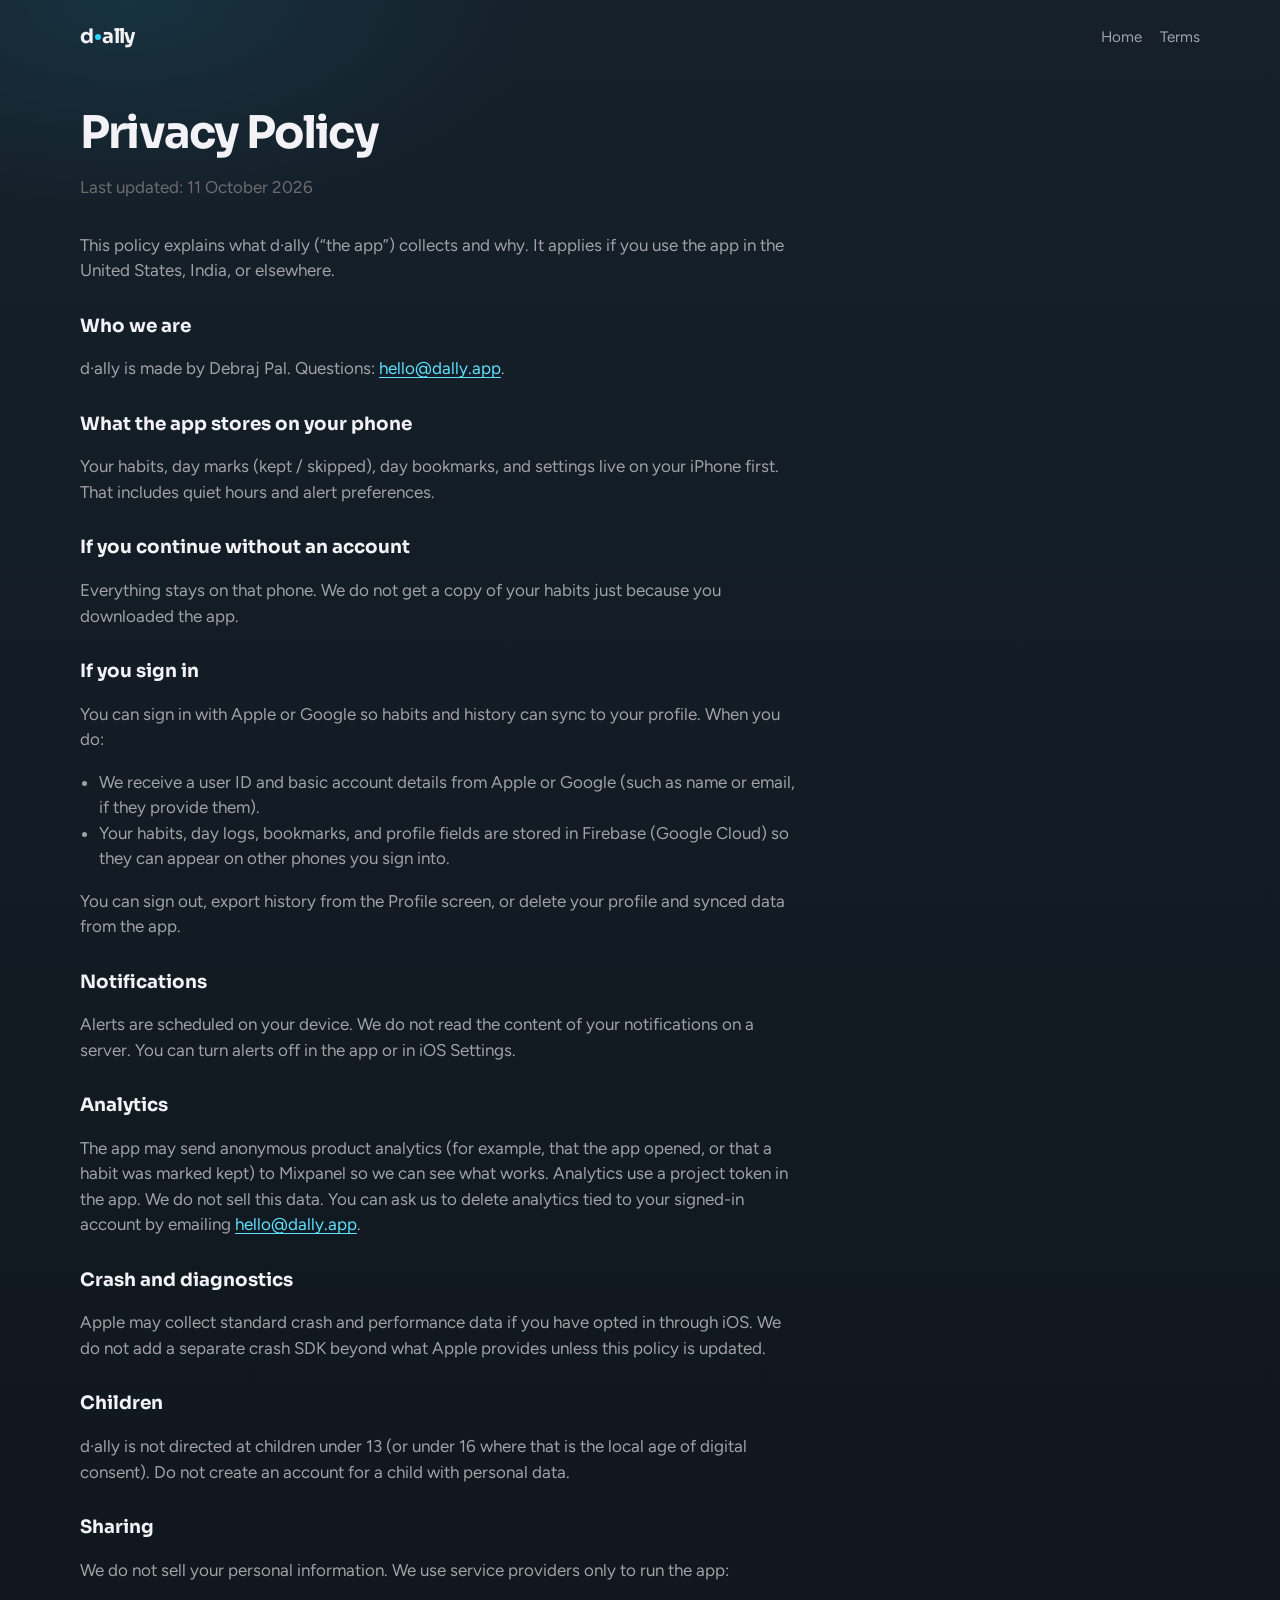
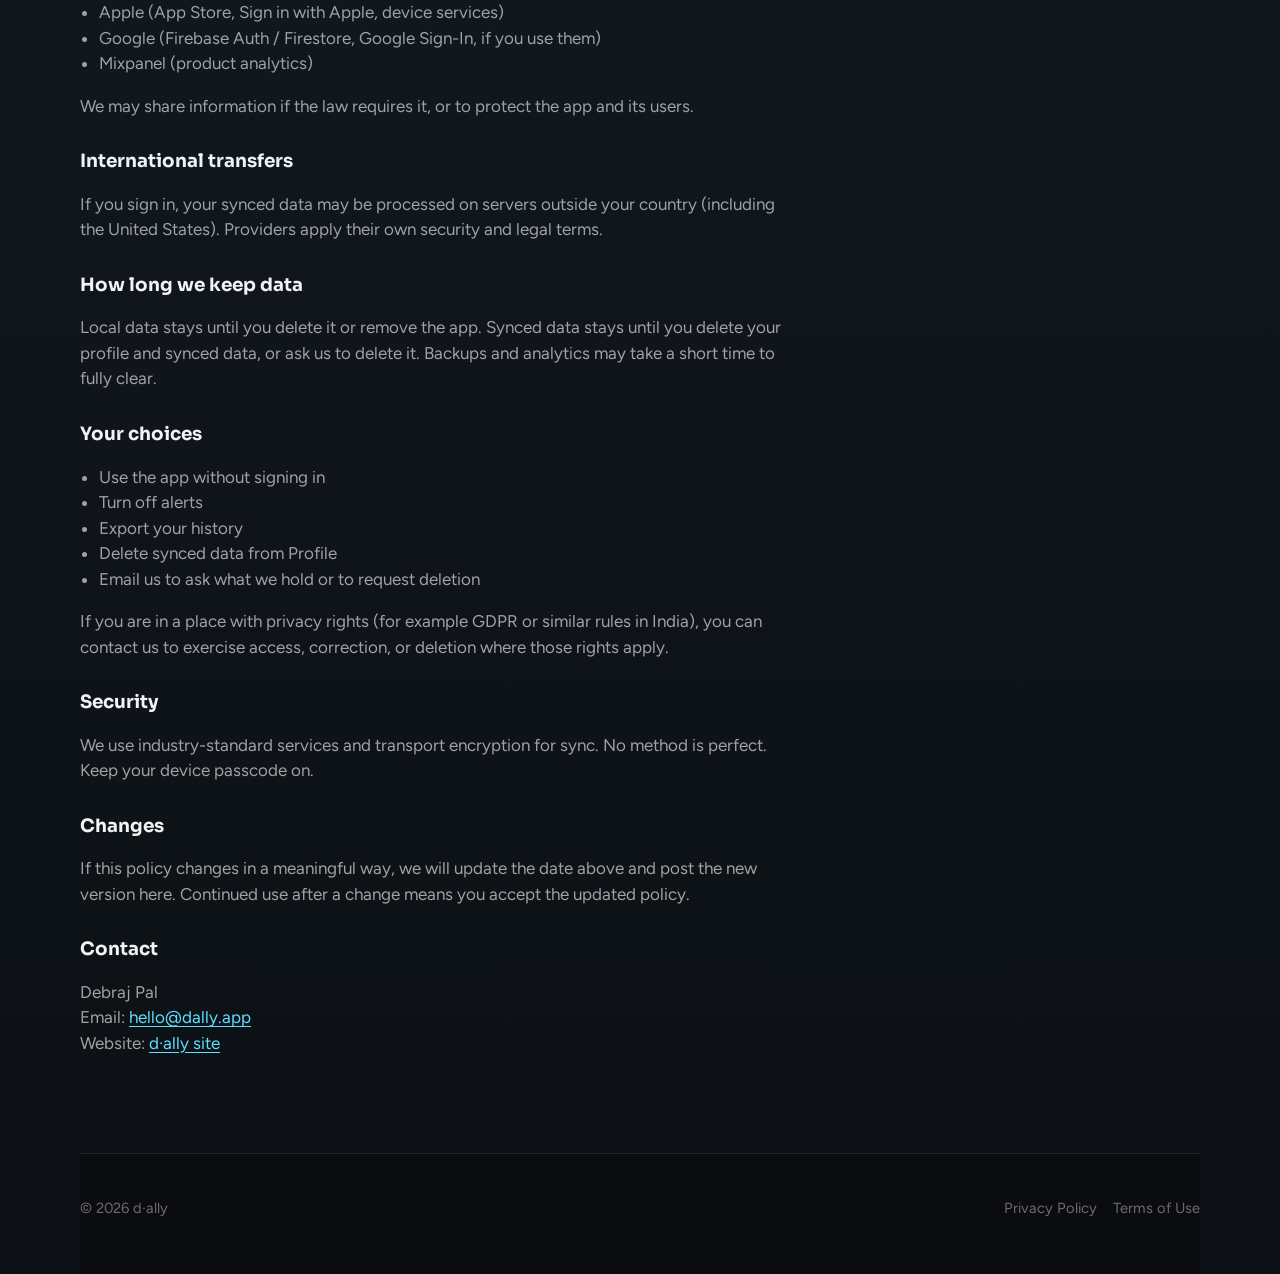
==== website/privacy.html @ 0668331e "Keep Mixpanel tokens out of git, and ship analytics, follow-ups, and the site. Project tokens now co" ====
<!DOCTYPE html>
<html lang="en">
  <head>
    <meta charset="utf-8" />
    <meta name="viewport" content="width=device-width, initial-scale=1" />
    <title>Privacy Policy — d·ally</title>
    <meta name="description" content="Privacy Policy for the d·ally iPhone app." />
    <meta name="theme-color" content="#0c0c0e" />
    <link rel="icon" href="assets/favicon.svg" type="image/svg+xml" />
    <link rel="preconnect" href="https://fonts.googleapis.com" />
    <link rel="preconnect" href="https://fonts.gstatic.com" crossorigin />
    <link
      href="https://fonts.googleapis.com/css2?family=Figtree:wght@400;500;600&family=Sora:wght@600;700&display=swap"
      rel="stylesheet"
    />
    <link rel="stylesheet" href="css/site.css" />
  </head>
  <body>
    <div class="legal-page">
      <div class="wrap">
        <header class="nav">
          <a class="wordmark" href="index.html">d<span class="brand-dot" aria-hidden="true"></span>ally</a>
          <nav class="nav-links" aria-label="Site">
            <a href="index.html">Home</a>
            <a href="terms.html">Terms</a>
          </nav>
        </header>

        <article class="legal">
          <h1>Privacy Policy</h1>
          <p class="updated">Last updated: 11 October 2026</p>

          <p>
            This policy explains what d·ally (“the app”) collects and why. It applies if you use the
            app in the United States, India, or elsewhere.
          </p>

          <h2>Who we are</h2>
          <p>
            d·ally is made by Debraj Pal. Questions:
            <a href="mailto:hello@dally.app">hello@dally.app</a>.
          </p>

          <h2>What the app stores on your phone</h2>
          <p>
            Your habits, day marks (kept / skipped), day bookmarks, and settings live on your
            iPhone first. That includes quiet hours and alert preferences.
          </p>

          <h2>If you continue without an account</h2>
          <p>
            Everything stays on that phone. We do not get a copy of your habits just because you
            downloaded the app.
          </p>

          <h2>If you sign in</h2>
          <p>
            You can sign in with Apple or Google so habits and history can sync to your profile.
            When you do:
          </p>
          <ul>
            <li>
              We receive a user ID and basic account details from Apple or Google (such as name or
              email, if they provide them).
            </li>
            <li>
              Your habits, day logs, bookmarks, and profile fields are stored in Firebase
              (Google Cloud) so they can appear on other phones you sign into.
            </li>
          </ul>
          <p>
            You can sign out, export history from the Profile screen, or delete your profile and
            synced data from the app.
          </p>

          <h2>Notifications</h2>
          <p>
            Alerts are scheduled on your device. We do not read the content of your notifications
            on a server. You can turn alerts off in the app or in iOS Settings.
          </p>

          <h2>Analytics</h2>
          <p>
            The app may send anonymous product analytics (for example, that the app opened, or that
            a habit was marked kept) to Mixpanel so we can see what works. Analytics use a project
            token in the app. We do not sell this data. You can ask us to delete analytics tied to
            your signed-in account by emailing
            <a href="mailto:hello@dally.app">hello@dally.app</a>.
          </p>

          <h2>Crash and diagnostics</h2>
          <p>
            Apple may collect standard crash and performance data if you have opted in through
            iOS. We do not add a separate crash SDK beyond what Apple provides unless this policy
            is updated.
          </p>

          <h2>Children</h2>
          <p>
            d·ally is not directed at children under 13 (or under 16 where that is the local age of
            digital consent). Do not create an account for a child with personal data.
          </p>

          <h2>Sharing</h2>
          <p>We do not sell your personal information. We use service providers only to run the app:</p>
          <ul>
            <li>Apple (App Store, Sign in with Apple, device services)</li>
            <li>Google (Firebase Auth / Firestore, Google Sign-In, if you use them)</li>
            <li>Mixpanel (product analytics)</li>
          </ul>
          <p>
            We may share information if the law requires it, or to protect the app and its users.
          </p>

          <h2>International transfers</h2>
          <p>
            If you sign in, your synced data may be processed on servers outside your country
            (including the United States). Providers apply their own security and legal terms.
          </p>

          <h2>How long we keep data</h2>
          <p>
            Local data stays until you delete it or remove the app. Synced data stays until you
            delete your profile and synced data, or ask us to delete it. Backups and analytics may
            take a short time to fully clear.
          </p>

          <h2>Your choices</h2>
          <ul>
            <li>Use the app without signing in</li>
            <li>Turn off alerts</li>
            <li>Export your history</li>
            <li>Delete synced data from Profile</li>
            <li>Email us to ask what we hold or to request deletion</li>
          </ul>
          <p>
            If you are in a place with privacy rights (for example GDPR or similar rules in India),
            you can contact us to exercise access, correction, or deletion where those rights apply.
          </p>

          <h2>Security</h2>
          <p>
            We use industry-standard services and transport encryption for sync. No method is
            perfect. Keep your device passcode on.
          </p>

          <h2>Changes</h2>
          <p>
            If this policy changes in a meaningful way, we will update the date above and post the
            new version here. Continued use after a change means you accept the updated policy.
          </p>

          <h2>Contact</h2>
          <p>
            Debraj Pal<br />
            Email: <a href="mailto:hello@dally.app">hello@dally.app</a><br />
            Website: <a href="index.html">d·ally site</a>
          </p>
        </article>

        <footer class="footer">
          <div class="footer-row">
            <p>© 2026 d·ally</p>
            <nav aria-label="Legal">
              <a href="privacy.html">Privacy Policy</a>
              <a href="terms.html">Terms of Use</a>
            </nav>
          </div>
        </footer>
      </div>
    </div>
  </body>
</html>
---- website/css/site.css ----
:root {
  --bg-0: #0c0c0e;
  --ink: #f2f2f7;
  --muted: #a1a1a6;
  --dim: #6c6c70;
  --aqua: #2cd4ff;
  --aqua-ink: #5ee1ff;
  --line: rgba(255, 255, 255, 0.1);
  --ember: #ff3b30;
  --orange: #ff9500;
  --gold: #ffcc00;
  --green: #34c759;
  --pink: #ff2d55;
  --font-display: "Sora", system-ui, sans-serif;
  --font-body: "Figtree", system-ui, sans-serif;
  --max: 1120px;
  --radius: 22px;
}

*,
*::before,
*::after {
  box-sizing: border-box;
}

html {
  scroll-behavior: smooth;
}

body {
  margin: 0;
  color: var(--ink);
  font-family: var(--font-body);
  font-size: 17px;
  line-height: 1.5;
  background: var(--bg-0);
  -webkit-font-smoothing: antialiased;
}

img {
  max-width: 100%;
  display: block;
}

a {
  color: inherit;
  text-decoration: none;
}

.visually-hidden {
  position: absolute;
  width: 1px;
  height: 1px;
  padding: 0;
  margin: -1px;
  overflow: hidden;
  clip: rect(0, 0, 0, 0);
  white-space: nowrap;
  border: 0;
}

.skip {
  position: absolute;
  left: -999px;
}

.skip:focus {
  left: 12px;
  top: 12px;
  z-index: 100;
  background: var(--aqua);
  color: #1c1c1e;
  padding: 8px 12px;
  border-radius: 999px;
}

.page {
  min-height: 100%;
  background: #0c1014;
}

.wrap {
  width: min(100% - 40px, var(--max));
  margin-inline: auto;
}

/* —— Hero: app canvas + real Day screenshot —— */
.hero-shell {
  position: relative;
  min-height: 100svh;
  display: flex;
  flex-direction: column;
  overflow: clip;
  background: #0c1014;
}

.hero-bg {
  position: absolute;
  inset: 0;
  background:
    radial-gradient(720px 420px at 78% 35%, rgba(44, 212, 255, 0.14), transparent 58%),
    radial-gradient(520px 360px at 12% 70%, rgba(46, 230, 166, 0.07), transparent 55%),
    linear-gradient(180deg, #15202a 0%, #12161c 42%, #0c1014 100%);
  pointer-events: none;
}

.hero-grid {
  position: relative;
  z-index: 1;
  flex: 1;
  display: grid;
  grid-template-columns: 1fr minmax(240px, 320px);
  grid-template-rows: auto 1fr;
  column-gap: 48px;
  align-items: center;
  padding-bottom: 48px;
}

.nav {
  grid-column: 1 / -1;
  display: flex;
  align-items: center;
  justify-content: space-between;
  padding: 22px 0 0;
}

.wordmark {
  font-family: var(--font-display);
  font-weight: 700;
  font-size: 1.25rem;
  letter-spacing: -0.03em;
  display: inline-flex;
  align-items: center;
}

.wordmark .brand-dot {
  width: 0.28em;
  height: 0.28em;
  margin: 0 0.08em;
}

.nav-links {
  display: flex;
  gap: 18px;
  color: var(--muted);
  font-size: 0.95rem;
}

.nav-links a:hover {
  color: var(--aqua-ink);
}

.hero-copy {
  max-width: 34rem;
  padding: 28px 0 24px;
}

.phone {
  margin: 18px 0 0;
  width: min(100%, 320px);
  justify-self: end;
  border-radius: 36px;
  overflow: hidden;
  background: #000;
  box-shadow:
    0 0 0 1px rgba(255, 255, 255, 0.1),
    0 28px 70px rgba(0, 0, 0, 0.55),
    0 0 48px rgba(44, 212, 255, 0.12);
}

.phone img {
  width: 100%;
  height: auto;
  display: block;
}

.phone-inline {
  justify-self: end;
  margin: 0;
}

.brand-hero {
  font-family: var(--font-display);
  font-weight: 700;
  font-size: clamp(3.8rem, 9vw, 5.8rem);
  line-height: 0.92;
  letter-spacing: -0.055em;
  margin: 0 0 20px;
}

.brand-dot {
  display: inline-block;
  width: 0.22em;
  height: 0.22em;
  margin: 0 0.06em 0.12em;
  border-radius: 999px;
  background: var(--aqua);
  vertical-align: middle;
}

.tagline {
  font-family: var(--font-display);
  font-weight: 600;
  font-size: clamp(1.35rem, 2.5vw, 1.75rem);
  color: var(--aqua);
  margin: 0 0 10px;
}

.lede {
  color: var(--muted);
  font-size: 1.15rem;
  margin: 0 0 28px;
}

.cta-row {
  display: flex;
  flex-wrap: wrap;
  gap: 12px;
  align-items: center;
}

.btn {
  display: inline-flex;
  align-items: center;
  justify-content: center;
  gap: 10px;
  min-height: 52px;
  padding: 0 22px;
  border-radius: 999px;
  border: 1px solid transparent;
  font-family: var(--font-display);
  font-weight: 600;
  font-size: 1rem;
  transition: transform 0.2s ease, background 0.2s ease, border-color 0.2s ease;
}

.btn:hover {
  transform: translateY(-1px);
}

.btn-primary {
  background: var(--aqua);
  color: #1c1c1e;
}

.btn-primary:hover {
  background: var(--aqua-ink);
}

.btn-ghost {
  background: rgba(255, 255, 255, 0.06);
  border-color: var(--line);
  backdrop-filter: blur(8px);
}

.btn-ghost:hover {
  border-color: rgba(44, 212, 255, 0.45);
}

.store-note {
  margin: 14px 0 0;
  color: var(--dim);
  font-size: 0.88rem;
}

.apple-mark {
  width: 18px;
  height: 18px;
}

.color-rail {
  display: flex;
  gap: 7px;
  margin-top: 28px;
}

.color-rail span {
  width: 10px;
  height: 10px;
  border-radius: 999px;
}

/* Sections */
.section {
  padding: 80px 0;
  background: linear-gradient(180deg, #12161c 0%, #0c1014 100%);
  border-top: 1px solid var(--line);
}

.section h2 {
  font-family: var(--font-display);
  font-size: clamp(1.7rem, 3vw, 2.25rem);
  letter-spacing: -0.03em;
  margin: 0 0 10px;
  max-width: 18ch;
}

.section .sub {
  color: var(--muted);
  margin: 0 0 28px;
  max-width: 42ch;
}

.points {
  display: grid;
  gap: 16px;
  max-width: 40rem;
  padding: 0;
  margin: 0;
  list-style: none;
}

.points li {
  display: grid;
  grid-template-columns: 14px 1fr;
  gap: 14px;
  align-items: start;
}

.points .swatch {
  width: 10px;
  height: 10px;
  border-radius: 999px;
  margin-top: 7px;
}

.split {
  display: grid;
  grid-template-columns: minmax(0, 1fr) minmax(220px, 300px);
  gap: 36px;
  align-items: center;
}

.legal-cta {
  display: flex;
  flex-wrap: wrap;
  gap: 12px;
}

.footer {
  border-top: 1px solid var(--line);
  padding: 28px 0 40px;
  color: var(--dim);
  font-size: 0.92rem;
  background: #0a0c10;
}

.footer-row {
  display: flex;
  flex-wrap: wrap;
  gap: 16px 24px;
  justify-content: space-between;
  align-items: center;
}

.footer a:hover {
  color: var(--aqua-ink);
}

.footer nav {
  display: flex;
  gap: 16px;
}

/* Legal */
.legal-page {
  background:
    radial-gradient(700px 360px at 10% 0%, rgba(44, 212, 255, 0.1), transparent 60%),
    linear-gradient(180deg, #15202a, #0c1014);
  min-height: 100svh;
}

.legal {
  padding: 48px 0 80px;
  max-width: 720px;
}

.legal h1 {
  font-family: var(--font-display);
  font-size: clamp(2rem, 4vw, 2.8rem);
  letter-spacing: -0.04em;
  margin: 0 0 8px;
}

.legal .updated {
  color: var(--dim);
  margin: 0 0 32px;
}

.legal h2 {
  font-family: var(--font-display);
  font-size: 1.15rem;
  margin: 28px 0 8px;
}

.legal p,
.legal li {
  color: var(--muted);
}

.legal ul {
  padding-left: 1.2rem;
}

.legal a {
  color: var(--aqua-ink);
  text-decoration: underline;
  text-underline-offset: 3px;
}

@media (prefers-reduced-motion: no-preference) {
  .hero-copy {
    animation: rise 0.75s ease both;
  }

  .color-rail span {
    animation: bob 3.8s ease-in-out infinite;
  }

  .color-rail span:nth-child(2) {
    animation-delay: 0.2s;
  }
  .color-rail span:nth-child(3) {
    animation-delay: 0.4s;
  }
  .color-rail span:nth-child(4) {
    animation-delay: 0.6s;
  }
  .color-rail span:nth-child(5) {
    animation-delay: 0.8s;
  }
  .color-rail span:nth-child(6) {
    animation-delay: 1s;
  }
}

@keyframes rise {
  from {
    opacity: 0;
    transform: translateY(12px);
  }
  to {
    opacity: 1;
    transform: translateY(0);
  }
}

@keyframes bob {
  0%,
  100% {
    transform: translateY(0);
  }
  50% {
    transform: translateY(-4px);
  }
}

@media (max-width: 860px) {
  .hero-grid {
    grid-template-columns: 1fr;
    grid-template-rows: auto auto auto;
    row-gap: 8px;
    padding-bottom: 36px;
  }

  .hero-copy {
    order: 1;
    padding-top: 20px;
    max-width: none;
  }

  .phone {
    order: 2;
    justify-self: center;
    width: min(100%, 280px);
    margin-top: 8px;
  }

  .brand-hero {
    font-size: clamp(3.2rem, 13vw, 4.4rem);
  }

  .split {
    grid-template-columns: 1fr;
  }

  .phone-inline {
    justify-self: center;
    width: min(100%, 300px);
  }
}

@media (max-width: 520px) {
  .wrap {
    width: min(100% - 28px, var(--max));
  }

  .cta-row {
    flex-direction: column;
    align-items: stretch;
  }

  .btn {
    width: 100%;
  }

  .nav-links {
    gap: 12px;
    font-size: 0.86rem;
  }
}
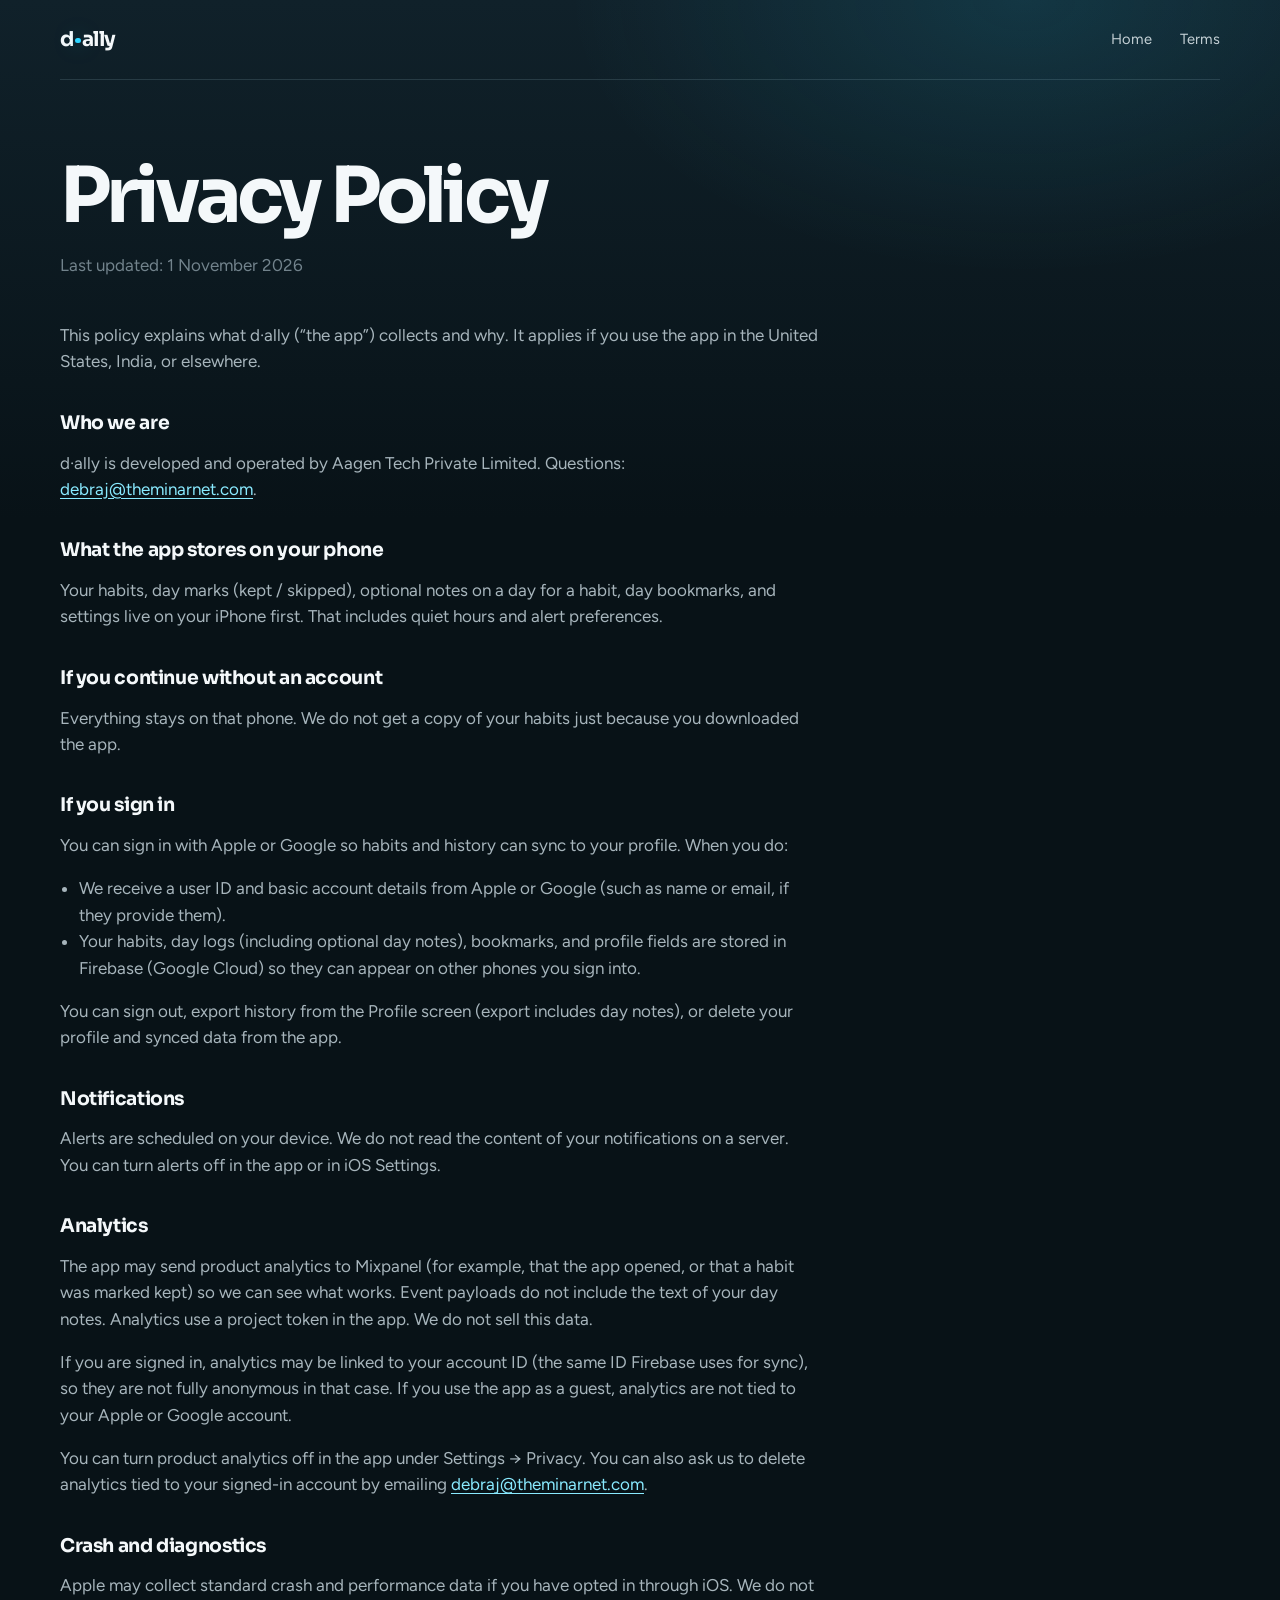
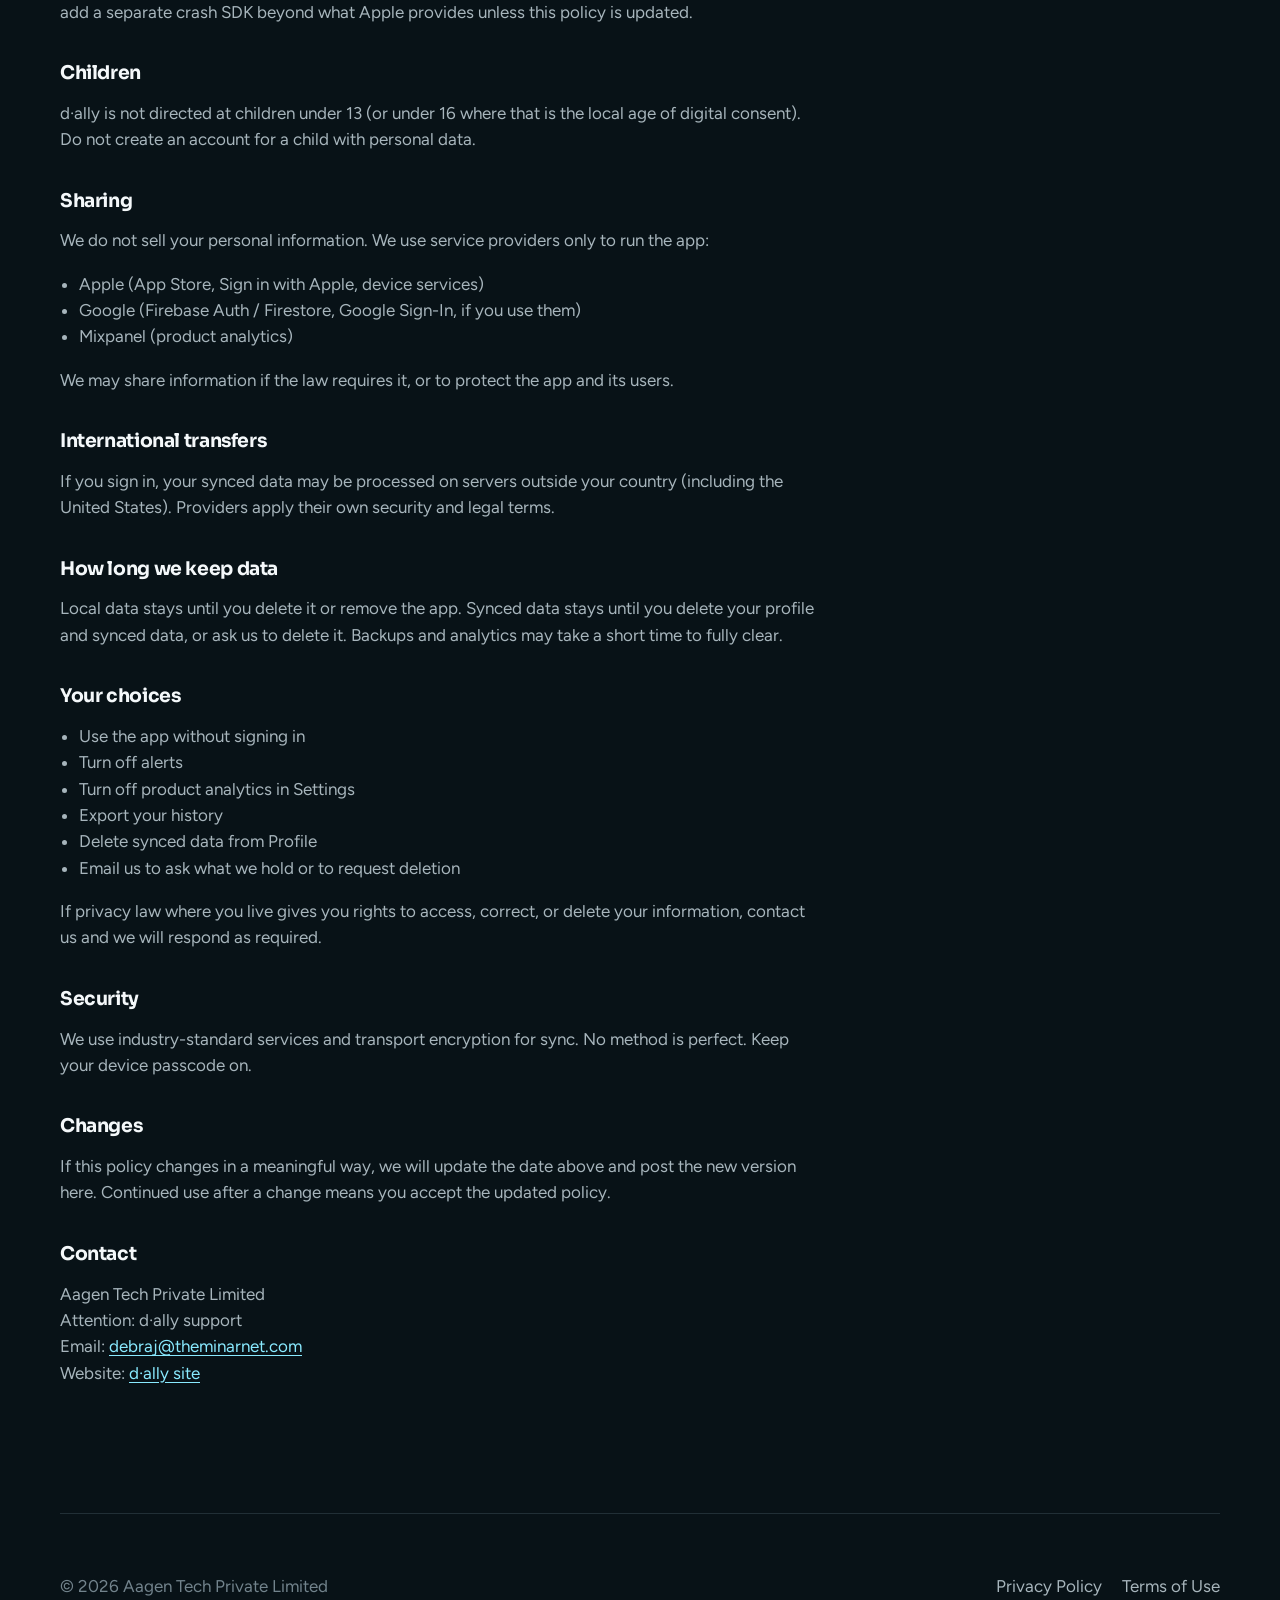
==== commit 22ee701d: "Ship Day coach, privacy hardening, and the public site for App Store readiness. Add the Option B Day" ====
--- a/website/privacy.html
+++ b/website/privacy.html
@@ -3,17 +3,18 @@
   <head>
     <meta charset="utf-8" />
     <meta name="viewport" content="width=device-width, initial-scale=1" />
-    <title>Privacy Policy — d·ally</title>
+    <title>Privacy Policy - d·ally</title>
     <meta name="description" content="Privacy Policy for the d·ally iPhone app." />
     <meta name="theme-color" content="#0c0c0e" />
-    <link rel="icon" href="assets/favicon.svg" type="image/svg+xml" />
+    <link rel="icon" href="assets/favicon.png?v=4" type="image/png" />
+    <link rel="apple-touch-icon" href="assets/apple-touch-icon.png?v=4" />
     <link rel="preconnect" href="https://fonts.googleapis.com" />
     <link rel="preconnect" href="https://fonts.gstatic.com" crossorigin />
     <link
       href="https://fonts.googleapis.com/css2?family=Figtree:wght@400;500;600&family=Sora:wght@600;700&display=swap"
       rel="stylesheet"
     />
-    <link rel="stylesheet" href="css/site.css" />
+    <link rel="stylesheet" href="css/site.css?v=2" />
   </head>
   <body>
     <div class="legal-page">
@@ -28,7 +29,7 @@
 
         <article class="legal">
           <h1>Privacy Policy</h1>
-          <p class="updated">Last updated: 11 October 2026</p>
+          <p class="updated">Last updated: 1 November 2026</p>
 
           <p>
             This policy explains what d·ally (“the app”) collects and why. It applies if you use the
@@ -37,14 +38,15 @@
 
           <h2>Who we are</h2>
           <p>
-            d·ally is made by Debraj Pal. Questions:
-            <a href="mailto:hello@dally.app">hello@dally.app</a>.
+            d·ally is developed and operated by Aagen Tech Private Limited. Questions:
+            <a href="mailto:debraj@theminarnet.com">debraj@theminarnet.com</a>.
           </p>
 
           <h2>What the app stores on your phone</h2>
           <p>
-            Your habits, day marks (kept / skipped), day bookmarks, and settings live on your
-            iPhone first. That includes quiet hours and alert preferences.
+            Your habits, day marks (kept / skipped), optional notes on a day for a habit, day
+            bookmarks, and settings live on your iPhone first. That includes quiet hours and alert
+            preferences.
           </p>
 
           <h2>If you continue without an account</h2>
@@ -64,13 +66,13 @@
               email, if they provide them).
             </li>
             <li>
-              Your habits, day logs, bookmarks, and profile fields are stored in Firebase
-              (Google Cloud) so they can appear on other phones you sign into.
+              Your habits, day logs (including optional day notes), bookmarks, and profile fields
+              are stored in Firebase (Google Cloud) so they can appear on other phones you sign into.
             </li>
           </ul>
           <p>
-            You can sign out, export history from the Profile screen, or delete your profile and
-            synced data from the app.
+            You can sign out, export history from the Profile screen (export includes day notes), or
+            delete your profile and synced data from the app.
           </p>
 
           <h2>Notifications</h2>
@@ -81,11 +83,20 @@
 
           <h2>Analytics</h2>
           <p>
-            The app may send anonymous product analytics (for example, that the app opened, or that
-            a habit was marked kept) to Mixpanel so we can see what works. Analytics use a project
-            token in the app. We do not sell this data. You can ask us to delete analytics tied to
-            your signed-in account by emailing
-            <a href="mailto:hello@dally.app">hello@dally.app</a>.
+            The app may send product analytics to Mixpanel (for example, that the app opened, or
+            that a habit was marked kept) so we can see what works. Event payloads do not include
+            the text of your day notes. Analytics use a project token in the app. We do not sell
+            this data.
+          </p>
+          <p>
+            If you are signed in, analytics may be linked to your account ID (the same ID Firebase
+            uses for sync), so they are not fully anonymous in that case. If you use the app as a
+            guest, analytics are not tied to your Apple or Google account.
+          </p>
+          <p>
+            You can turn product analytics off in the app under Settings → Privacy. You can also ask
+            us to delete analytics tied to your signed-in account by emailing
+            <a href="mailto:debraj@theminarnet.com">debraj@theminarnet.com</a>.
           </p>
 
           <h2>Crash and diagnostics</h2>
@@ -129,13 +140,14 @@
           <ul>
             <li>Use the app without signing in</li>
             <li>Turn off alerts</li>
+            <li>Turn off product analytics in Settings</li>
             <li>Export your history</li>
             <li>Delete synced data from Profile</li>
             <li>Email us to ask what we hold or to request deletion</li>
           </ul>
           <p>
-            If you are in a place with privacy rights (for example GDPR or similar rules in India),
-            you can contact us to exercise access, correction, or deletion where those rights apply.
+            If privacy law where you live gives you rights to access, correct, or delete your
+            information, contact us and we will respond as required.
           </p>
 
           <h2>Security</h2>
@@ -152,15 +164,16 @@
 
           <h2>Contact</h2>
           <p>
-            Debraj Pal<br />
-            Email: <a href="mailto:hello@dally.app">hello@dally.app</a><br />
+            Aagen Tech Private Limited<br />
+            Attention: d·ally support<br />
+            Email: <a href="mailto:debraj@theminarnet.com">debraj@theminarnet.com</a><br />
             Website: <a href="index.html">d·ally site</a>
           </p>
         </article>
 
         <footer class="footer">
           <div class="footer-row">
-            <p>© 2026 d·ally</p>
+            <p>© 2026 Aagen Tech Private Limited</p>
             <nav aria-label="Legal">
               <a href="privacy.html">Privacy Policy</a>
               <a href="terms.html">Terms of Use</a>
--- a/website/css/site.css
+++ b/website/css/site.css
@@ -1,511 +1,502 @@
 :root {
-  --bg-0: #0c0c0e;
-  --ink: #f2f2f7;
-  --muted: #a1a1a6;
-  --dim: #6c6c70;
-  --aqua: #2cd4ff;
-  --aqua-ink: #5ee1ff;
-  --line: rgba(255, 255, 255, 0.1);
-  --ember: #ff3b30;
-  --orange: #ff9500;
-  --gold: #ffcc00;
-  --green: #34c759;
-  --pink: #ff2d55;
+  --night: #081217;
+  --deep: #0d1a21;
+  --panel: #12242d;
+  --ink: #f4f8fa;
+  --muted: #a7b5bc;
+  --dim: #72838c;
+  --cyan: #2cd4ff;
+  --cyan-soft: #89eaff;
+  --lime: #d8ee45;
+  --coral: #ff6c55;
+  --mint: #37e3af;
+  --blue: #4b84ed;
+  --line: rgba(184, 227, 239, 0.14);
   --font-display: "Sora", system-ui, sans-serif;
   --font-body: "Figtree", system-ui, sans-serif;
-  --max: 1120px;
-  --radius: 22px;
-}
-
-*,
-*::before,
-*::after {
-  box-sizing: border-box;
-}
-
-html {
-  scroll-behavior: smooth;
-}
-
+  --max: 1160px;
+}
+
+*, *::before, *::after { box-sizing: border-box; }
+html { scroll-behavior: smooth; }
 body {
   margin: 0;
   color: var(--ink);
+  background: var(--night);
   font-family: var(--font-body);
   font-size: 17px;
-  line-height: 1.5;
-  background: var(--bg-0);
+  line-height: 1.55;
   -webkit-font-smoothing: antialiased;
 }
-
-img {
+img { display: block; max-width: 100%; }
+a { color: inherit; text-decoration: none; }
+.wrap { width: min(calc(100% - 48px), var(--max)); margin-inline: auto; }
+.skip { position: fixed; left: -9999px; top: 12px; z-index: 99; }
+.skip:focus { left: 12px; padding: 8px 12px; border-radius: 10px; color: #071217; background: var(--cyan); }
+
+.site-header {
+  position: absolute;
+  inset: 0 0 auto;
+  z-index: 10;
+}
+.nav {
+  min-height: 80px;
+  display: flex;
+  align-items: center;
+  justify-content: space-between;
+}
+.wordmark {
+  display: inline-flex;
+  align-items: center;
+  font: 700 1.28rem/1 var(--font-display);
+  letter-spacing: -0.04em;
+}
+.brand-dot {
+  width: .28em;
+  height: .28em;
+  margin: .1em .08em 0;
+  border-radius: 50%;
+  background: var(--cyan);
+  box-shadow: 0 0 20px rgba(44, 212, 255, .55);
+}
+.nav-links { display: flex; gap: 28px; color: #c4d0d5; font-size: .92rem; }
+.nav-links a, .footer a, .quiet-card a { transition: color .18s ease; }
+.nav-links a:hover, .footer a:hover, .quiet-card a:hover { color: var(--cyan-soft); }
+
+.hero {
+  position: relative;
+  height: 100vh;
+  height: 100svh;
+  min-height: 100vh;
+  min-height: 100svh;
+  overflow: hidden;
+  background:
+    linear-gradient(90deg, rgba(7, 18, 24, .98) 0%, rgba(7, 18, 24, .94) 43%, rgba(7, 18, 24, .44) 100%),
+    url("../assets/dally-rhythm.jpg") center/cover no-repeat;
+}
+.hero::after {
+  content: "";
+  position: absolute;
+  inset: auto 0 0;
+  height: 90px;
+  background: linear-gradient(transparent, var(--night));
+  pointer-events: none;
+}
+.hero-art {
+  position: absolute;
+  width: 560px;
+  height: 560px;
+  right: 3%;
+  top: 16%;
+  border-radius: 50%;
+  border: 1px solid rgba(44, 212, 255, .16);
+  box-shadow: inset 0 0 100px rgba(44, 212, 255, .05);
+}
+.hero-grid {
+  position: relative;
+  z-index: 2;
+  height: 100%;
+  display: grid;
+  grid-template-columns: minmax(0, 1.15fr) minmax(180px, 340px);
+  gap: clamp(20px, 4vw, 72px);
+  align-items: center;
+  padding-top: 76px;
+  padding-bottom: 56px;
+}
+.hero-copy { width: min(100%, 40rem); }
+.eyebrow {
+  display: flex;
+  align-items: center;
+  gap: 10px;
+  margin: 0 0 clamp(10px, 1.6vh, 18px);
+  color: var(--cyan-soft);
+  font-size: .76rem;
+  font-weight: 600;
+  letter-spacing: .15em;
+  text-transform: uppercase;
+}
+.eyebrow span { width: 28px; height: 2px; background: var(--cyan); }
+h1, h2, h3 { font-family: var(--font-display); }
+h1 { margin: 0; font-family: var(--font-display); letter-spacing: -.065em; }
+.hero h1 {
+  max-width: 12em;
+  font-size: clamp(1.7rem, min(4.8vw, 7.4vh), 4.15rem);
+  line-height: 1.02;
+  text-wrap: balance;
+}
+.lede {
+  max-width: 36rem;
+  margin: clamp(12px, 2vh, 26px) 0 clamp(14px, 2.2vh, 28px);
+  color: #c1cdd2;
+  font-size: clamp(.98rem, min(1.6vw, 2.3vh), 1.2rem);
+}
+.cta-row { display: flex; flex-wrap: wrap; align-items: center; gap: 18px; }
+.store-button {
+  min-width: 195px;
+  min-height: 62px;
+  display: inline-flex;
+  align-items: center;
+  gap: 12px;
+  padding: 9px 21px;
+  border: 1px solid rgba(255, 255, 255, .24);
+  border-radius: 15px;
+  color: white;
+  background: #070b0d;
+  box-shadow: 0 14px 34px rgba(0, 0, 0, .28);
+  transition: transform .18s ease, border-color .18s ease;
+}
+.store-button:hover { transform: translateY(-2px); border-color: var(--cyan); }
+.store-button svg { width: 25px; height: 31px; flex: none; }
+.store-button span { display: flex; flex-direction: column; font: 600 1.18rem/1.05 var(--font-display); }
+.store-button small { margin-bottom: 3px; font: 500 .65rem/1 var(--font-body); letter-spacing: .02em; }
+.availability { color: var(--muted); font-size: .9rem; }
+.hero-device {
+  position: relative;
+  justify-self: end;
+  height: 100%;
+  min-height: 0;
+  display: flex;
+  align-items: center;
+  justify-content: flex-end;
+}
+.phone {
+  margin: 0;
+  overflow: hidden;
+  border: 7px solid #0b1115;
+  border-radius: 46px;
+  background: #071014;
+  box-shadow: 0 42px 90px rgba(0, 0, 0, .55), 0 0 0 1px rgba(255, 255, 255, .16), 0 0 70px rgba(44, 212, 255, .14);
+}
+.phone img { width: 100%; height: auto; }
+.phone-main {
+  position: relative;
+  z-index: 2;
+  width: auto;
   max-width: 100%;
-  display: block;
-}
-
-a {
-  color: inherit;
-  text-decoration: none;
-}
-
-.visually-hidden {
+  height: auto;
+  transform: none;
+}
+.phone-main img {
+  width: auto;
+  height: auto;
+  max-width: 100%;
+  max-height: min(72svh, calc(100svh - 150px));
+}
+.orbit { position: absolute; z-index: 3; width: 16px; height: 16px; border-radius: 50%; box-shadow: 0 0 22px currentColor; }
+.orbit-one { top: 18%; right: -28px; color: var(--lime); background: var(--lime); }
+.orbit-two { bottom: 18%; left: -42px; color: var(--coral); background: var(--coral); }
+.down {
   position: absolute;
-  width: 1px;
-  height: 1px;
+  z-index: 3;
+  left: 50%;
+  bottom: 34px;
+  color: var(--dim);
+  font-size: .86rem;
+  transform: translateX(-50%);
+}
+.down span { margin-left: 8px; color: var(--cyan); }
+
+.rhythm { padding: 126px 0 140px; }
+.section-intro { margin-bottom: 52px; }
+h2 { margin: 0; font-size: clamp(2.4rem, 5vw, 4.6rem); line-height: 1.05; letter-spacing: -.055em; }
+.steps {
+  display: grid;
+  grid-template-columns: repeat(3, 1fr);
+  gap: 18px;
+  margin: 0;
   padding: 0;
-  margin: -1px;
-  overflow: hidden;
-  clip: rect(0, 0, 0, 0);
-  white-space: nowrap;
-  border: 0;
-}
-
-.skip {
-  position: absolute;
-  left: -999px;
-}
-
-.skip:focus {
-  left: 12px;
-  top: 12px;
-  z-index: 100;
-  background: var(--aqua);
-  color: #1c1c1e;
-  padding: 8px 12px;
-  border-radius: 999px;
-}
-
-.page {
-  min-height: 100%;
-  background: #0c1014;
-}
-
-.wrap {
-  width: min(100% - 40px, var(--max));
-  margin-inline: auto;
-}
-
-/* —— Hero: app canvas + real Day screenshot —— */
-.hero-shell {
-  position: relative;
-  min-height: 100svh;
+  list-style: none;
+}
+.steps li {
+  min-height: 250px;
   display: flex;
   flex-direction: column;
-  overflow: clip;
-  background: #0c1014;
-}
-
-.hero-bg {
+  justify-content: space-between;
+  padding: 26px;
+  border: 1px solid var(--line);
+  border-radius: 26px;
+  background: linear-gradient(145deg, rgba(22, 48, 59, .84), rgba(12, 27, 34, .72));
+}
+.steps strong { color: var(--cyan); font: 600 .8rem var(--font-display); letter-spacing: .1em; }
+.steps h3 { margin: 0 0 9px; font-size: 1.22rem; }
+.steps p { margin: 0; color: var(--muted); max-width: 25ch; }
+.steps li:nth-child(2) strong { color: var(--coral); }
+.steps li:nth-child(3) strong { color: var(--mint); }
+
+.inside {
+  position: relative;
+  overflow: hidden;
+  background: #0c1a21;
+  border-block: 1px solid var(--line);
+}
+.inside::before {
+  content: "";
   position: absolute;
-  inset: 0;
+  width: 700px;
+  height: 700px;
+  right: -180px;
+  top: 0;
+  border-radius: 50%;
+  background: rgba(44, 212, 255, .09);
+  filter: blur(90px);
+}
+.showcase {
+  position: relative;
+  display: grid;
+  grid-template-columns: minmax(0, 1fr) 360px;
+  gap: 100px;
+  align-items: center;
+  min-height: 900px;
+  padding-block: 80px;
+}
+.showcase-copy > p:not(.eyebrow) { max-width: 510px; margin: 28px 0; color: var(--muted); font-size: 1.1rem; }
+.phone-calendar { width: 330px; justify-self: end; transform: rotate(-1.5deg); }
+.showcase-reverse { grid-template-columns: 360px minmax(0, 1fr); }
+.phone-week { width: 330px; justify-self: start; transform: rotate(1.5deg); }
+.week-points { max-width: 34rem; margin: 0; padding: 0; list-style: none; display: grid; gap: 12px; color: #c2cdd2; }
+.week-points li { display: grid; grid-template-columns: 10px 1fr; gap: 12px; align-items: start; }
+.week-points li::before { content: ""; width: 10px; height: 10px; margin-top: 8px; border-radius: 50%; background: var(--cyan); box-shadow: 0 0 12px rgba(44, 212, 255, .45); }
+.week-points li:nth-child(2)::before { background: var(--lime); box-shadow: 0 0 12px rgba(216, 238, 69, .35); }
+.week-points li:nth-child(3)::before { background: var(--blue); box-shadow: 0 0 12px rgba(75, 132, 237, .4); }
+.week-points li:nth-child(4)::before { background: var(--mint); box-shadow: 0 0 12px rgba(55, 227, 175, .4); }
+.legend { display: flex; flex-wrap: wrap; gap: 12px 20px; max-width: 520px; padding-top: 12px; color: #c2cdd2; font-size: .9rem; }
+.legend span { display: flex; align-items: center; gap: 8px; }
+.dot, .ring { display: inline-block; width: 10px; height: 10px; border-radius: 50%; }
+.lime { background: var(--lime); }
+.coral { background: var(--coral); }
+.mint { background: var(--mint); }
+.ring { border: 2px solid #d6e4e8; }
+
+.quiet { padding: 120px 0; }
+.quiet-card {
+  position: relative;
+  min-height: 470px;
+  display: flex;
+  flex-direction: column;
+  justify-content: center;
+  padding: 68px;
+  overflow: hidden;
+  border: 1px solid var(--line);
+  border-radius: 36px;
   background:
-    radial-gradient(720px 420px at 78% 35%, rgba(44, 212, 255, 0.14), transparent 58%),
-    radial-gradient(520px 360px at 12% 70%, rgba(46, 230, 166, 0.07), transparent 55%),
-    linear-gradient(180deg, #15202a 0%, #12161c 42%, #0c1014 100%);
-  pointer-events: none;
-}
-
-.hero-grid {
-  position: relative;
-  z-index: 1;
-  flex: 1;
-  display: grid;
-  grid-template-columns: 1fr minmax(240px, 320px);
-  grid-template-rows: auto 1fr;
-  column-gap: 48px;
-  align-items: center;
-  padding-bottom: 48px;
-}
-
-.nav {
-  grid-column: 1 / -1;
+    linear-gradient(90deg, rgba(8, 19, 25, .98), rgba(8, 19, 25, .45)),
+    url("../assets/dally-rhythm.jpg") center/cover;
+}
+.quiet-card::after { content: ""; position: absolute; inset: 0; box-shadow: inset 0 0 100px rgba(5, 13, 17, .55); pointer-events: none; }
+.quiet-card > * { position: relative; z-index: 1; }
+.quiet-card h2 { max-width: 760px; }
+.quiet-card > p:not(.eyebrow) { max-width: 520px; margin: 24px 0; color: #bdcbd1; }
+.quiet-card a { color: var(--cyan-soft); font-weight: 600; }
+
+.get { padding: 60px 0 100px; }
+.get-inner {
   display: flex;
   align-items: center;
   justify-content: space-between;
-  padding: 22px 0 0;
-}
-
-.wordmark {
-  font-family: var(--font-display);
-  font-weight: 700;
-  font-size: 1.25rem;
-  letter-spacing: -0.03em;
-  display: inline-flex;
-  align-items: center;
-}
-
-.wordmark .brand-dot {
-  width: 0.28em;
-  height: 0.28em;
-  margin: 0 0.08em;
-}
-
-.nav-links {
-  display: flex;
-  gap: 18px;
-  color: var(--muted);
-  font-size: 0.95rem;
-}
-
-.nav-links a:hover {
-  color: var(--aqua-ink);
-}
-
-.hero-copy {
-  max-width: 34rem;
-  padding: 28px 0 24px;
-}
-
-.phone {
-  margin: 18px 0 0;
-  width: min(100%, 320px);
-  justify-self: end;
-  border-radius: 36px;
-  overflow: hidden;
-  background: #000;
-  box-shadow:
-    0 0 0 1px rgba(255, 255, 255, 0.1),
-    0 28px 70px rgba(0, 0, 0, 0.55),
-    0 0 48px rgba(44, 212, 255, 0.12);
-}
-
-.phone img {
-  width: 100%;
-  height: auto;
-  display: block;
-}
-
-.phone-inline {
-  justify-self: end;
-  margin: 0;
-}
-
-.brand-hero {
-  font-family: var(--font-display);
-  font-weight: 700;
-  font-size: clamp(3.8rem, 9vw, 5.8rem);
-  line-height: 0.92;
-  letter-spacing: -0.055em;
-  margin: 0 0 20px;
-}
-
-.brand-dot {
-  display: inline-block;
-  width: 0.22em;
-  height: 0.22em;
-  margin: 0 0.06em 0.12em;
-  border-radius: 999px;
-  background: var(--aqua);
-  vertical-align: middle;
-}
-
-.tagline {
-  font-family: var(--font-display);
-  font-weight: 600;
-  font-size: clamp(1.35rem, 2.5vw, 1.75rem);
-  color: var(--aqua);
-  margin: 0 0 10px;
-}
-
-.lede {
-  color: var(--muted);
-  font-size: 1.15rem;
-  margin: 0 0 28px;
-}
-
-.cta-row {
-  display: flex;
-  flex-wrap: wrap;
-  gap: 12px;
-  align-items: center;
-}
-
-.btn {
-  display: inline-flex;
-  align-items: center;
-  justify-content: center;
-  gap: 10px;
-  min-height: 52px;
-  padding: 0 22px;
-  border-radius: 999px;
-  border: 1px solid transparent;
-  font-family: var(--font-display);
-  font-weight: 600;
-  font-size: 1rem;
-  transition: transform 0.2s ease, background 0.2s ease, border-color 0.2s ease;
-}
-
-.btn:hover {
-  transform: translateY(-1px);
-}
-
-.btn-primary {
-  background: var(--aqua);
-  color: #1c1c1e;
-}
-
-.btn-primary:hover {
-  background: var(--aqua-ink);
-}
-
-.btn-ghost {
-  background: rgba(255, 255, 255, 0.06);
-  border-color: var(--line);
-  backdrop-filter: blur(8px);
-}
-
-.btn-ghost:hover {
-  border-color: rgba(44, 212, 255, 0.45);
-}
-
-.store-note {
-  margin: 14px 0 0;
-  color: var(--dim);
-  font-size: 0.88rem;
-}
-
-.apple-mark {
-  width: 18px;
-  height: 18px;
-}
-
-.color-rail {
-  display: flex;
-  gap: 7px;
-  margin-top: 28px;
-}
-
-.color-rail span {
-  width: 10px;
-  height: 10px;
-  border-radius: 999px;
-}
-
-/* Sections */
-.section {
-  padding: 80px 0;
-  background: linear-gradient(180deg, #12161c 0%, #0c1014 100%);
-  border-top: 1px solid var(--line);
-}
-
-.section h2 {
-  font-family: var(--font-display);
-  font-size: clamp(1.7rem, 3vw, 2.25rem);
-  letter-spacing: -0.03em;
-  margin: 0 0 10px;
-  max-width: 18ch;
-}
-
-.section .sub {
-  color: var(--muted);
-  margin: 0 0 28px;
-  max-width: 42ch;
-}
-
-.points {
-  display: grid;
-  gap: 16px;
-  max-width: 40rem;
-  padding: 0;
-  margin: 0;
-  list-style: none;
-}
-
-.points li {
-  display: grid;
-  grid-template-columns: 14px 1fr;
-  gap: 14px;
-  align-items: start;
-}
-
-.points .swatch {
-  width: 10px;
-  height: 10px;
-  border-radius: 999px;
-  margin-top: 7px;
-}
-
-.split {
-  display: grid;
-  grid-template-columns: minmax(0, 1fr) minmax(220px, 300px);
-  gap: 36px;
-  align-items: center;
-}
-
-.legal-cta {
-  display: flex;
-  flex-wrap: wrap;
-  gap: 12px;
-}
-
-.footer {
-  border-top: 1px solid var(--line);
-  padding: 28px 0 40px;
-  color: var(--dim);
-  font-size: 0.92rem;
-  background: #0a0c10;
-}
-
-.footer-row {
-  display: flex;
-  flex-wrap: wrap;
-  gap: 16px 24px;
-  justify-content: space-between;
-  align-items: center;
-}
-
-.footer a:hover {
-  color: var(--aqua-ink);
-}
-
-.footer nav {
-  display: flex;
-  gap: 16px;
-}
-
-/* Legal */
+  gap: 40px;
+  padding: 58px 62px;
+  border-radius: 30px;
+  color: #071217;
+  background: var(--cyan);
+}
+.get .eyebrow { color: #174b5a; }
+.get .eyebrow span { background: #174b5a; }
+.get h2 { font-size: clamp(2.4rem, 4vw, 4rem); }
+.get p:not(.eyebrow) { margin: 14px 0 0; color: #174b5a; }
+.store-button.light { flex: none; }
+
+.footer { padding: 42px 0; border-top: 1px solid var(--line); color: var(--dim); }
+.footer-grid { display: grid; grid-template-columns: 1fr auto; gap: 26px; align-items: start; }
+.footer-grid > div p { margin: 12px 0 0; }
+.footer nav { display: flex; gap: 22px; color: var(--muted); }
+.copyright { grid-column: 1 / -1; margin: 0; padding-top: 22px; border-top: 1px solid rgba(255, 255, 255, .07); font-size: .84rem; }
+
+/* Legal pages */
 .legal-page {
+  min-height: 100svh;
   background:
-    radial-gradient(700px 360px at 10% 0%, rgba(44, 212, 255, 0.1), transparent 60%),
-    linear-gradient(180deg, #15202a, #0c1014);
-  min-height: 100svh;
-}
-
-.legal {
-  padding: 48px 0 80px;
-  max-width: 720px;
-}
-
-.legal h1 {
-  font-family: var(--font-display);
-  font-size: clamp(2rem, 4vw, 2.8rem);
-  letter-spacing: -0.04em;
-  margin: 0 0 8px;
-}
-
-.legal .updated {
-  color: var(--dim);
-  margin: 0 0 32px;
-}
-
-.legal h2 {
-  font-family: var(--font-display);
-  font-size: 1.15rem;
-  margin: 28px 0 8px;
-}
-
-.legal p,
-.legal li {
-  color: var(--muted);
-}
-
-.legal ul {
-  padding-left: 1.2rem;
-}
-
-.legal a {
-  color: var(--aqua-ink);
-  text-decoration: underline;
-  text-underline-offset: 3px;
-}
+    radial-gradient(700px 420px at 80% 0%, rgba(44, 212, 255, .12), transparent 65%),
+    linear-gradient(180deg, #10212a, var(--night) 520px);
+}
+.legal-page .nav { border-bottom: 1px solid var(--line); }
+.legal { max-width: 760px; padding: 78px 0 110px; }
+.legal h1 { margin: 0; font-size: clamp(2.6rem, 6vw, 4.8rem); line-height: 1; letter-spacing: -.06em; }
+.legal .updated { margin: 17px 0 44px; color: var(--dim); }
+.legal h2 { margin: 38px 0 10px; font-size: 1.18rem; letter-spacing: -.02em; }
+.legal p, .legal li { color: var(--muted); }
+.legal ul { padding-left: 1.2rem; }
+.legal a { color: var(--cyan-soft); text-decoration: underline; text-underline-offset: 3px; }
+.legal-page .footer { margin-top: 0; }
+.legal-page .footer-row { display: flex; justify-content: space-between; align-items: center; gap: 20px; }
+.legal-page .footer-row nav { display: flex; gap: 20px; }
 
 @media (prefers-reduced-motion: no-preference) {
+  .hero-copy { animation: rise .8s ease both; }
+  .phone-main { animation: settle .9s .08s ease both; }
+  .orbit { animation: float 4s ease-in-out infinite; }
+  .orbit-two { animation-delay: -2s; }
+}
+@keyframes rise { from { opacity: 0; transform: translateY(18px); } }
+@keyframes settle { from { opacity: 0; transform: rotate(2deg) translateY(26px); } }
+@keyframes float { 50% { transform: translateY(-14px); } }
+
+/* Short desktop windows: keep copy + store in view without the mobile redesign. */
+@media (max-height: 720px) and (min-width: 861px) {
+  .hero-grid {
+    grid-template-columns: minmax(0, 1.2fr) minmax(160px, 280px);
+    gap: 28px;
+    padding-top: 64px;
+    padding-bottom: 28px;
+  }
+  .hero h1 { font-size: clamp(1.7rem, 5.2vh, 2.8rem); }
+  .phone-main img { max-height: min(68svh, calc(100svh - 120px)); }
+  .down { display: none; }
+}
+
+@media (max-width: 860px) {
+  .hero {
+    height: auto;
+    min-height: 100svh;
+    overflow: clip;
+    background:
+      linear-gradient(180deg, rgba(7, 18, 24, .96) 0%, rgba(7, 18, 24, .88) 42%, rgba(7, 18, 24, .55) 100%),
+      url("../assets/dally-rhythm.jpg") 65% center / cover no-repeat;
+  }
+  .hero::after { height: 72px; }
+  .hero-grid {
+    height: auto;
+    min-height: 100svh;
+    grid-template-columns: 1fr;
+    grid-template-rows: auto auto;
+    align-content: start;
+    justify-items: stretch;
+    gap: 28px;
+    padding: 118px 0 36px;
+    text-align: left;
+  }
   .hero-copy {
-    animation: rise 0.75s ease both;
-  }
-
-  .color-rail span {
-    animation: bob 3.8s ease-in-out infinite;
-  }
-
-  .color-rail span:nth-child(2) {
-    animation-delay: 0.2s;
-  }
-  .color-rail span:nth-child(3) {
-    animation-delay: 0.4s;
-  }
-  .color-rail span:nth-child(4) {
-    animation-delay: 0.6s;
-  }
-  .color-rail span:nth-child(5) {
-    animation-delay: 0.8s;
-  }
-  .color-rail span:nth-child(6) {
-    animation-delay: 1s;
-  }
-}
-
-@keyframes rise {
-  from {
-    opacity: 0;
-    transform: translateY(12px);
-  }
-  to {
-    opacity: 1;
-    transform: translateY(0);
-  }
-}
-
-@keyframes bob {
-  0%,
-  100% {
-    transform: translateY(0);
-  }
-  50% {
-    transform: translateY(-4px);
-  }
-}
-
-@media (max-width: 860px) {
-  .hero-grid {
-    grid-template-columns: 1fr;
-    grid-template-rows: auto auto auto;
-    row-gap: 8px;
-    padding-bottom: 36px;
-  }
-
-  .hero-copy {
-    order: 1;
-    padding-top: 20px;
-    max-width: none;
-  }
-
-  .phone {
-    order: 2;
-    justify-self: center;
-    width: min(100%, 280px);
-    margin-top: 8px;
-  }
-
-  .brand-hero {
-    font-size: clamp(3.2rem, 13vw, 4.4rem);
-  }
-
-  .split {
-    grid-template-columns: 1fr;
-  }
-
-  .phone-inline {
-    justify-self: center;
-    width: min(100%, 300px);
-  }
-}
-
-@media (max-width: 520px) {
-  .wrap {
-    width: min(100% - 28px, var(--max));
-  }
-
+    width: 100%;
+    max-width: 34rem;
+    margin-inline: 0;
+  }
+  .hero .eyebrow { margin-bottom: 14px; }
+  .hero h1 {
+    max-width: 11.5em;
+    font-size: clamp(2.15rem, 8.8vw, 2.9rem);
+    line-height: 1.04;
+  }
+  .lede {
+    max-width: 30rem;
+    margin: 14px 0 22px;
+    font-size: 1.05rem;
+    line-height: 1.45;
+  }
   .cta-row {
     flex-direction: column;
-    align-items: stretch;
-  }
-
-  .btn {
+    align-items: flex-start;
+    gap: 12px;
+  }
+  .store-button {
+    width: min(100%, 230px);
+    min-height: 58px;
+  }
+  .availability { font-size: .88rem; }
+  .hero-device {
+    justify-self: center;
+    justify-content: center;
     width: 100%;
-  }
-
-  .nav-links {
-    gap: 12px;
-    font-size: 0.86rem;
-  }
-}
+    height: auto;
+    padding-top: 4px;
+  }
+  .hero-art,
+  .down,
+  .orbit { display: none; }
+  .phone {
+    border-width: 5px;
+    border-radius: 34px;
+    box-shadow: 0 28px 60px rgba(0, 0, 0, .5), 0 0 0 1px rgba(255, 255, 255, .14);
+  }
+  .phone-main {
+    width: min(68vw, 268px);
+    margin-inline: auto;
+  }
+  .phone-main img {
+    width: 100%;
+    max-height: none;
+    height: auto;
+  }
+
+  h2 { font-size: clamp(2rem, 9vw, 2.85rem); }
+  .rhythm { padding: 72px 0 80px; }
+  .section-intro { margin-bottom: 28px; }
+  .steps { grid-template-columns: 1fr; gap: 12px; }
+  .steps li {
+    min-height: 0;
+    justify-content: flex-start;
+    gap: 16px;
+    padding: 20px 18px;
+    border-radius: 22px;
+  }
+  .steps p { max-width: none; }
+
+  .showcase,
+  .showcase-reverse {
+    grid-template-columns: 1fr;
+    gap: 36px;
+    min-height: 0;
+    padding-block: 72px;
+    text-align: left;
+  }
+  .showcase-copy > p:not(.eyebrow) {
+    margin: 16px 0 0;
+    font-size: 1.02rem;
+  }
+  .legend {
+    margin-top: 18px;
+    justify-content: flex-start;
+  }
+  .phone-calendar,
+  .phone-week {
+    width: min(72vw, 290px);
+    justify-self: center;
+    transform: none;
+  }
+  .week-points {
+    margin: 18px 0 0;
+    text-align: left;
+  }
+
+  .quiet { padding: 56px 0; }
+  .quiet-card {
+    min-height: 0;
+    padding: 32px 24px;
+    border-radius: 28px;
+    background:
+      linear-gradient(180deg, rgba(8, 19, 25, .96), rgba(8, 19, 25, .72)),
+      url("../assets/dally-rhythm.jpg") 58% center / cover;
+  }
+  .quiet-card h2 br { display: none; }
+
+  .get { padding: 36px 0 72px; }
+  .get-inner {
+    flex-direction: column;
+    align-items: flex-start;
+    gap: 28px;
+    padding: 34px 24px;
+    border-radius: 24px;
+  }
+}
+
+@media (max-width: 600px) {
+  .wrap { width: min(calc(100% - 32px), var(--max)); }
+  .nav { min-height: 64px; }
+  .nav-wide { display: none; }
+  .nav-links { gap: 14px; font-size: .8rem; }
+  .hero-grid { padding-top: 108px; gap: 24px; }
+  .hero h1 { font-size: clamp(2.05rem, 9.4vw, 2.55rem); }
+  .footer-grid { grid-template-columns: 1fr; }
+  .footer nav { flex-wrap: wrap; gap: 16px; }
+  .copyright { grid-column: auto; }
+  .legal { padding: 58px 0 90px; }
+  .legal-page .footer-row { align-items: flex-start; flex-direction: column; }
+}
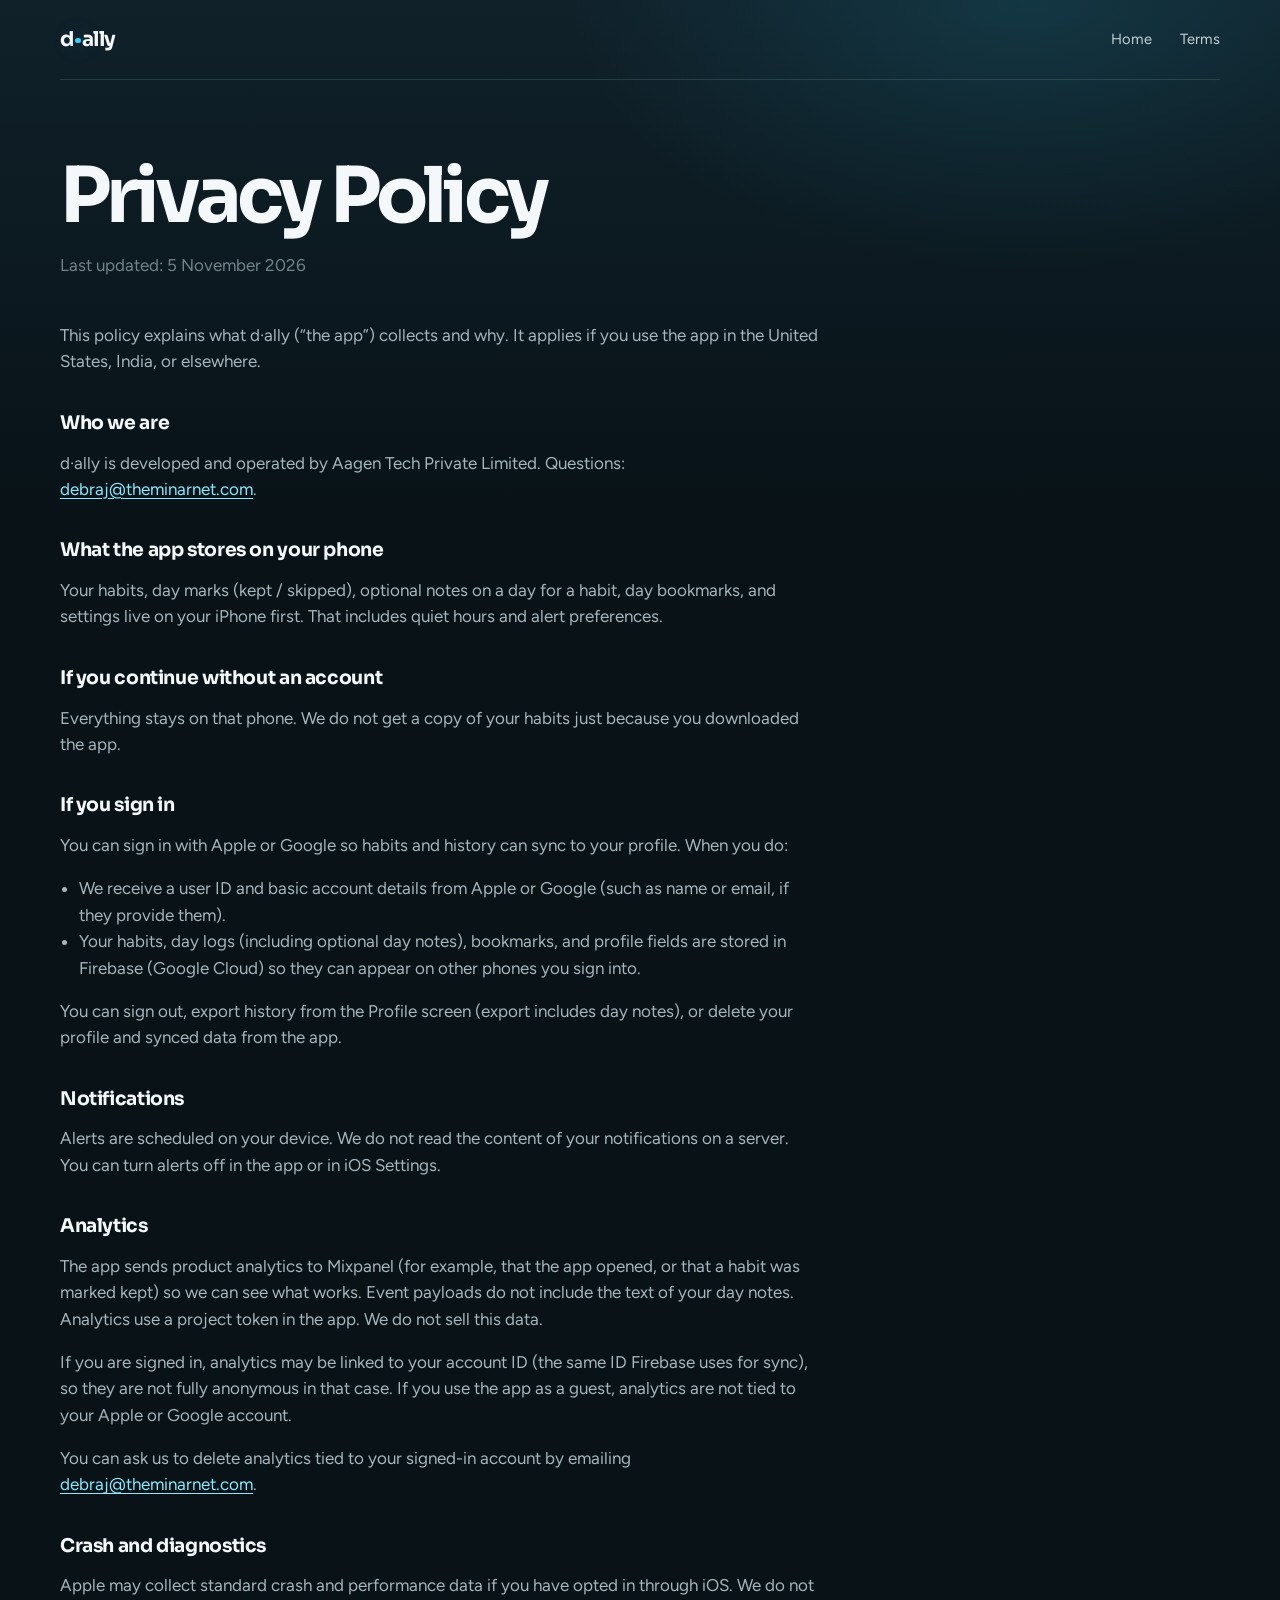
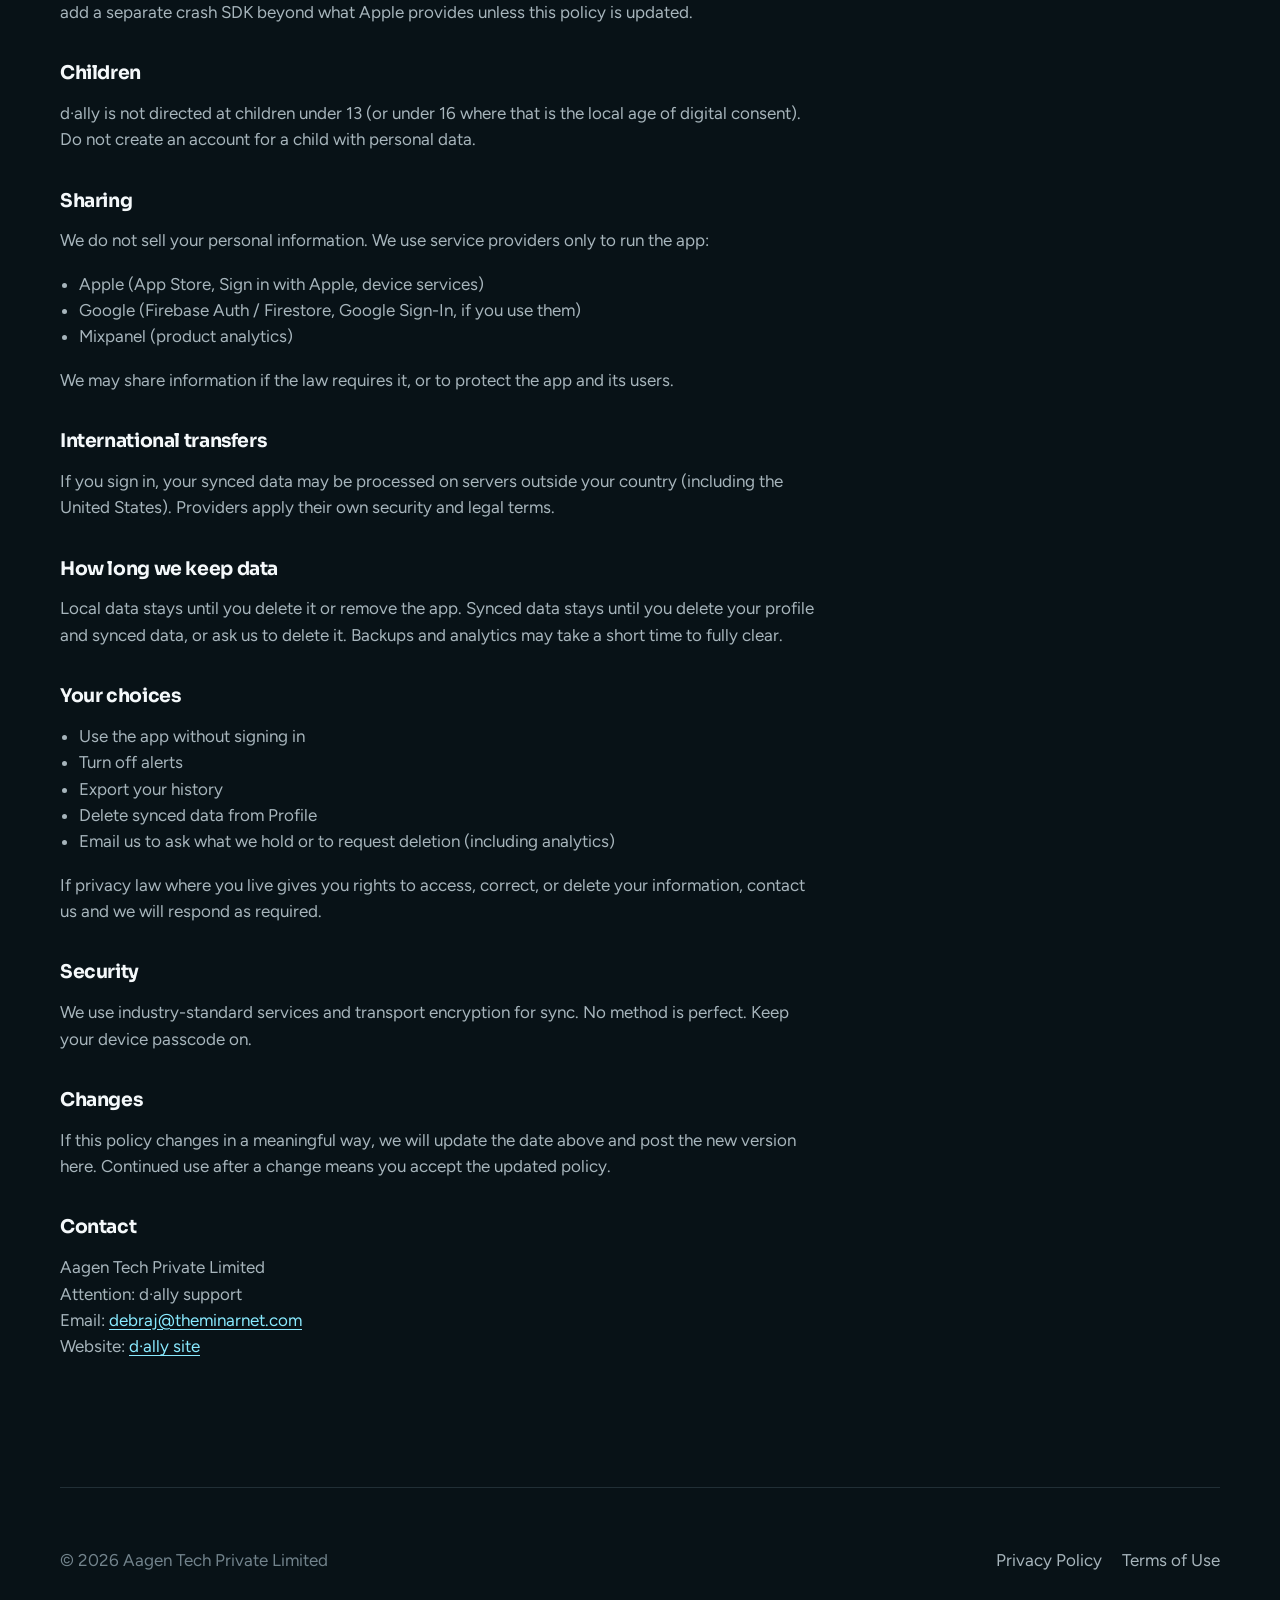
==== commit 5f6b649d: "Prepare App Store listing assets and production Settings for review. Gate debug-only welcome reset, " ====
--- a/website/privacy.html
+++ b/website/privacy.html
@@ -29,7 +29,7 @@
 
         <article class="legal">
           <h1>Privacy Policy</h1>
-          <p class="updated">Last updated: 1 November 2026</p>
+          <p class="updated">Last updated: 5 November 2026</p>
 
           <p>
             This policy explains what d·ally (“the app”) collects and why. It applies if you use the
@@ -83,10 +83,9 @@
 
           <h2>Analytics</h2>
           <p>
-            The app may send product analytics to Mixpanel (for example, that the app opened, or
-            that a habit was marked kept) so we can see what works. Event payloads do not include
-            the text of your day notes. Analytics use a project token in the app. We do not sell
-            this data.
+            The app sends product analytics to Mixpanel (for example, that the app opened, or that a
+            habit was marked kept) so we can see what works. Event payloads do not include the text
+            of your day notes. Analytics use a project token in the app. We do not sell this data.
           </p>
           <p>
             If you are signed in, analytics may be linked to your account ID (the same ID Firebase
@@ -94,8 +93,7 @@
             guest, analytics are not tied to your Apple or Google account.
           </p>
           <p>
-            You can turn product analytics off in the app under Settings → Privacy. You can also ask
-            us to delete analytics tied to your signed-in account by emailing
+            You can ask us to delete analytics tied to your signed-in account by emailing
             <a href="mailto:debraj@theminarnet.com">debraj@theminarnet.com</a>.
           </p>
 
@@ -140,10 +138,9 @@
           <ul>
             <li>Use the app without signing in</li>
             <li>Turn off alerts</li>
-            <li>Turn off product analytics in Settings</li>
             <li>Export your history</li>
             <li>Delete synced data from Profile</li>
-            <li>Email us to ask what we hold or to request deletion</li>
+            <li>Email us to ask what we hold or to request deletion (including analytics)</li>
           </ul>
           <p>
             If privacy law where you live gives you rights to access, correct, or delete your
